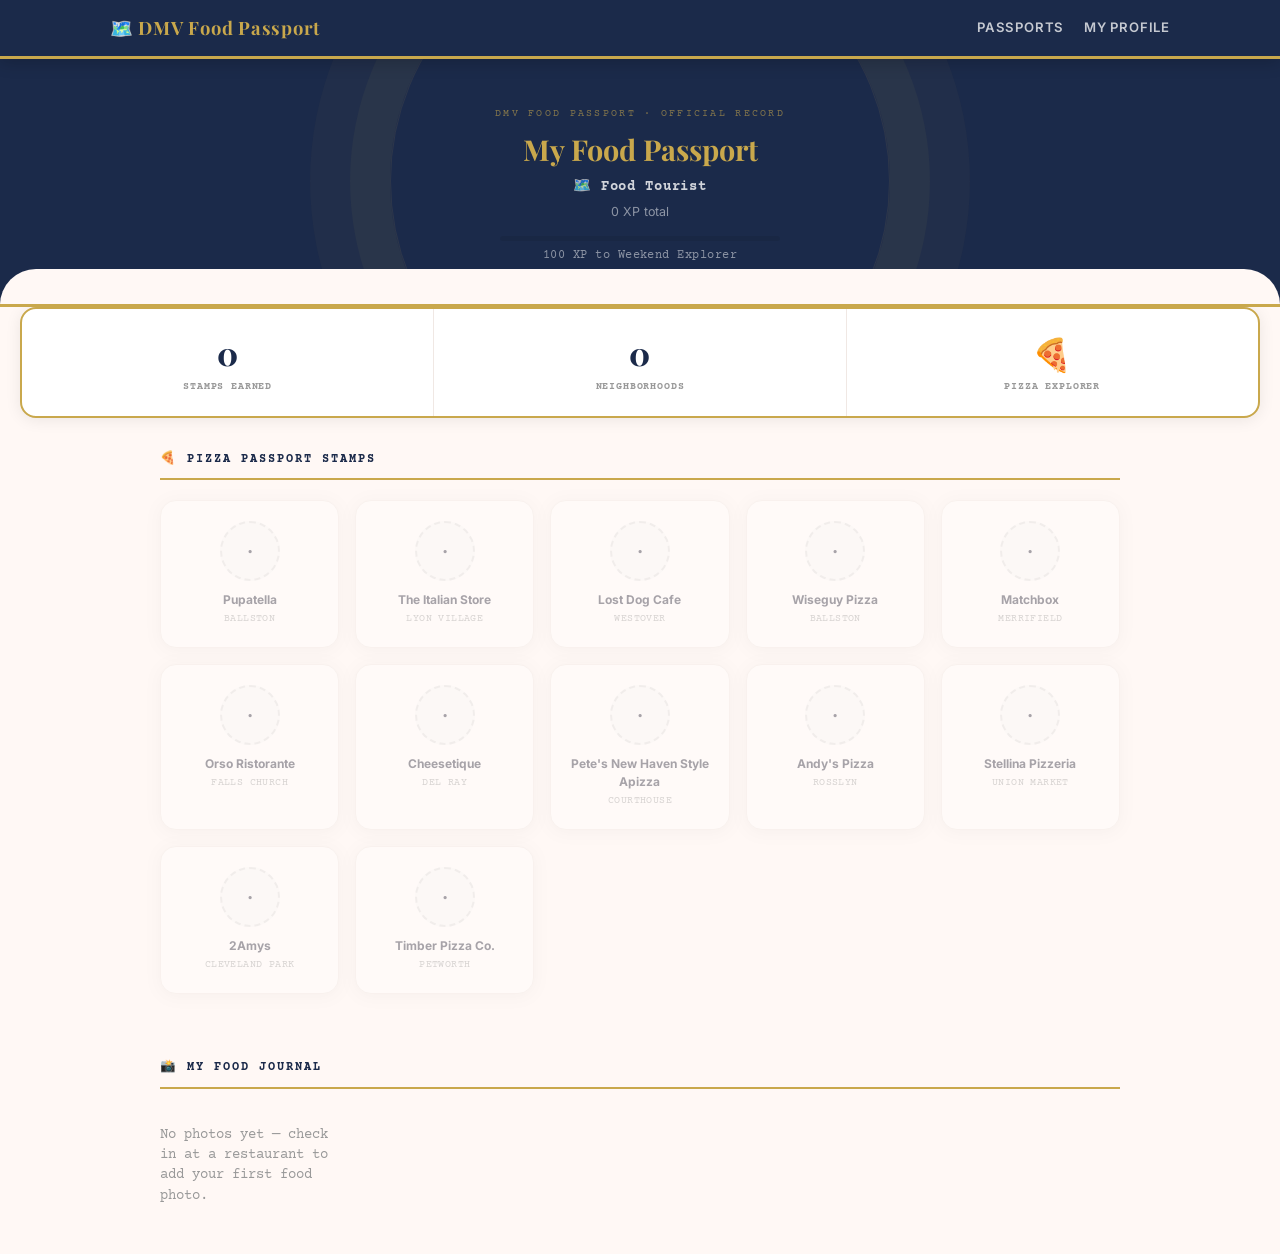
==== profile.html @ 8f0e5c3b "Initial commit: DMV Food Passport v1 Full working Pizza Passport with 12 restaurants, interactive Le" ====
<!DOCTYPE html>
<html lang="en">
<head>
  <meta charset="UTF-8">
  <meta name="viewport" content="width=device-width, initial-scale=1.0">
  <title>My Passport — DMV Food Passport</title>
  <link rel="preconnect" href="https://fonts.googleapis.com">
  <link href="https://fonts.googleapis.com/css2?family=Playfair+Display:wght@600;700&family=Inter:wght@400;500;600&display=swap" rel="stylesheet">
  <link rel="stylesheet" href="css/styles.css">
</head>
<body data-page="profile">

  <nav class="nav">
    <div class="nav__inner">
      <a href="index.html" class="nav__logo">🗺️ DMV Food Passport</a>
      <div class="nav__links">
        <a href="index.html" class="nav__link">Passports</a>
        <a href="profile.html" class="nav__link">My Profile</a>
      </div>
    </div>
  </nav>

  <div class="profile-header">
    <p class="profile-header__label">DMV Food Passport · Official Record</p>
    <h1 class="profile-header__title">My Food Passport</h1>
    <p class="profile-header__level" id="profile-level">🗺️ Food Tourist</p>
    <p class="profile-header__xp" id="profile-xp">0 XP total</p>
    <div class="progress-bar profile-xp-bar">
      <div class="progress-bar__fill" id="profile-xp-bar-fill" style="width: 0%"></div>
    </div>
    <p class="profile-next-level" id="profile-next-level"></p>
  </div>

  <div class="profile-stats">
    <div class="stat">
      <div class="stat__number" id="stat-stamps">0</div>
      <div class="stat__label">Stamps Earned</div>
    </div>
    <div class="stat">
      <div class="stat__number" id="stat-neighborhoods">0</div>
      <div class="stat__label">Neighborhoods</div>
    </div>
    <div class="stat">
      <div class="stat__number">🍕</div>
      <div class="stat__label">Pizza Explorer</div>
    </div>
  </div>

  <div class="profile-section">
    <h2 class="profile-section__title">🍕 Pizza Passport Stamps</h2>
    <div id="stamp-book"></div>
  </div>

  <div class="profile-section">
    <h2 class="profile-section__title">📸 My Food Journal</h2>
    <div id="photo-journal"></div>
  </div>

  <script src="js/data.js"></script>
  <script src="js/passport.js"></script>
  <script src="js/app.js"></script>
</body>
</html>
---- css/styles.css ----
/* ── Google Fonts: add Courier Prime for passport mono feel ───────── */
@import url('https://fonts.googleapis.com/css2?family=Playfair+Display:wght@600;700&family=Inter:wght@400;500;600;700;800&family=Courier+Prime:wght@400;700&display=swap');

/* ── Reset & Base ─────────────────────────────────────────────────── */
*, *::before, *::after { box-sizing: border-box; margin: 0; padding: 0; }

:root {
  --orange:       #FF5722;
  --orange-dark:  #E64A19;
  --orange-light: #FF8A65;
  --grad:         linear-gradient(135deg, #FF5722 0%, #FF8A65 100%);
  --grad-hero:    linear-gradient(160deg, #FF5722 0%, #FF7043 60%, #FFA07A 100%);

  /* Passport palette */
  --passport-navy:   #1B2A4A;
  --passport-gold:   #C9A84C;
  --passport-gold-light: #E8D090;
  --passport-cream:  #FAF6EE;
  --passport-ink-red:  #C0392B;
  --passport-ink-blue: #1a4b8c;
  --passport-ink-green: #1a6b3a;
  --passport-page:   #F7F3EB;

  --bg:        #FFF8F5;
  --bg-white:  #FFFFFF;
  --card-bg:   #FFFFFF;
  --text:      #1A1A2E;
  --text-mid:  #555;
  --text-light:#999;
  --border:    #F0E8E4;
  --radius:    16px;
  --radius-sm: 10px;
  --shadow:    0 4px 20px rgba(255,87,34,0.10);
  --shadow-card: 0 2px 16px rgba(0,0,0,0.08);
}

body {
  font-family: 'Inter', system-ui, sans-serif;
  background: var(--bg);
  color: var(--text);
  min-height: 100vh;
  line-height: 1.5;
}

h1, h2, h3 { font-family: 'Playfair Display', Georgia, serif; }
a { color: inherit; text-decoration: none; }
img { max-width: 100%; display: block; }

/* ── Layout ───────────────────────────────────────────────────────── */
.container { max-width: 1100px; margin: 0 auto; padding: 0 20px; }

/* ── Nav ──────────────────────────────────────────────────────────── */
.nav {
  background: var(--passport-navy);
  border-bottom: 3px solid var(--passport-gold);
  padding: 14px 0;
  position: sticky;
  top: 0;
  z-index: 1000;
  box-shadow: 0 3px 16px rgba(0,0,0,0.2);
}
.nav__inner {
  display: flex;
  align-items: center;
  justify-content: space-between;
  max-width: 1100px;
  margin: 0 auto;
  padding: 0 20px;
}
.nav__logo {
  font-family: 'Playfair Display', serif;
  font-size: 1.15rem;
  font-weight: 700;
  color: var(--passport-gold);
  letter-spacing: 0.04em;
}
.nav__links { display: flex; gap: 20px; }
.nav__link {
  font-size: 0.82rem;
  font-weight: 600;
  color: rgba(255,255,255,0.75);
  letter-spacing: 0.06em;
  text-transform: uppercase;
  transition: color 0.2s;
}
.nav__link:hover { color: var(--passport-gold); }

/* ── Buttons ──────────────────────────────────────────────────────── */
.btn {
  display: inline-block;
  padding: 12px 28px;
  border-radius: 99px;
  font-size: 0.9rem;
  font-weight: 700;
  cursor: pointer;
  border: none;
  transition: transform 0.15s, box-shadow 0.15s;
  letter-spacing: 0.03em;
  text-transform: uppercase;
}
.btn:hover { transform: translateY(-2px); box-shadow: 0 6px 20px rgba(255,87,34,0.35); }
.btn--primary { background: var(--grad); color: #fff; }
.btn--secondary { background: #fff; border: 2px solid var(--orange); color: var(--orange); }
.btn--full { width: 100%; text-align: center; padding: 16px; font-size: 1rem; }

/* ── Passport decorative border mixin ────────────────────────────── */
.passport-border {
  border: 2px solid var(--passport-gold);
  position: relative;
}
.passport-border::before {
  content: '';
  position: absolute;
  inset: 4px;
  border: 1px dashed var(--passport-gold-light);
  border-radius: inherit;
  pointer-events: none;
  opacity: 0.5;
}

/* ── Hero ─────────────────────────────────────────────────────────── */
.hero {
  text-align: center;
  padding: 64px 20px 52px;
  background: var(--passport-navy);
  position: relative;
  overflow: hidden;
}
/* Guilloche-style decorative rings */
.hero::before {
  content: '';
  position: absolute;
  top: 50%; left: 50%;
  width: 600px; height: 600px;
  margin: -300px 0 0 -300px;
  border-radius: 50%;
  border: 1px solid rgba(201,168,76,0.12);
  box-shadow:
    0 0 0 30px rgba(201,168,76,0.06),
    0 0 0 60px rgba(201,168,76,0.04),
    0 0 0 90px rgba(201,168,76,0.03);
  pointer-events: none;
}
.hero::after {
  content: '';
  position: absolute;
  bottom: -1px; left: 0; right: 0;
  height: 44px;
  background: var(--bg);
  border-radius: 44px 44px 0 0;
}
.hero__emoji { font-size: 3.5rem; margin-bottom: 14px; position: relative; z-index: 1; }
.hero__title {
  font-size: clamp(1.8rem, 5vw, 3rem);
  color: var(--passport-gold);
  margin-bottom: 4px;
  position: relative; z-index: 1;
  letter-spacing: 0.04em;
}
.hero__subtitle-top {
  font-family: 'Courier Prime', monospace;
  font-size: 0.72rem;
  letter-spacing: 0.25em;
  text-transform: uppercase;
  color: rgba(201,168,76,0.6);
  margin-bottom: 10px;
  position: relative; z-index: 1;
}
.hero__subtitle {
  font-size: 1rem;
  color: rgba(255,255,255,0.75);
  max-width: 520px;
  margin: 0 auto 32px;
  position: relative; z-index: 1;
}
.hero .btn {
  background: var(--passport-gold);
  color: var(--passport-navy);
  position: relative; z-index: 1;
}
.hero .btn:hover { box-shadow: 0 6px 20px rgba(201,168,76,0.4); }

/* ── Progress Bar ─────────────────────────────────────────────────── */
.progress-bar {
  background: rgba(0,0,0,0.08);
  border-radius: 99px;
  height: 5px;
  overflow: hidden;
  margin: 8px 0 4px;
}
.progress-bar__fill {
  height: 100%;
  background: var(--grad);
  border-radius: 99px;
  transition: width 0.6s ease;
}
.progress-label { font-size: 0.75rem; color: var(--text-light); }

/* ── Index: Passport Cards ────────────────────────────────────────── */
#passport-grid {
  display: grid;
  grid-template-columns: repeat(auto-fill, minmax(260px, 1fr));
  gap: 20px;
  padding: 36px 20px 60px;
  max-width: 1100px;
  margin: 0 auto;
}

.passport-card {
  background: var(--card-bg);
  border: 2px solid var(--passport-gold);
  border-radius: var(--radius);
  padding: 24px 20px;
  transition: transform 0.2s, box-shadow 0.2s;
  box-shadow: var(--shadow-card);
  position: relative;
  overflow: hidden;
}
/* Inner decorative border */
.passport-card::before {
  content: '';
  position: absolute;
  inset: 5px;
  border: 1px dashed rgba(201,168,76,0.3);
  border-radius: 12px;
  pointer-events: none;
}
.passport-card:hover:not(.passport-card--coming-soon) {
  transform: translateY(-4px);
  box-shadow: 0 8px 30px rgba(201,168,76,0.25);
}
.passport-card--coming-soon { opacity: 0.5; cursor: default; }
.passport-card__emoji { font-size: 2.2rem; margin-bottom: 10px; }
.passport-card__label {
  font-family: 'Courier Prime', monospace;
  font-size: 0.65rem;
  letter-spacing: 0.2em;
  text-transform: uppercase;
  color: var(--passport-gold);
  margin-bottom: 4px;
}
.passport-card__name {
  font-family: 'Inter', sans-serif;
  font-size: 1.15rem;
  font-weight: 800;
  color: var(--passport-navy);
  margin-bottom: 6px;
}
.passport-card__desc { font-size: 0.83rem; color: var(--text-mid); margin-bottom: 18px; line-height: 1.6; }
.coming-soon-badge {
  display: inline-block;
  background: #F5F5F5;
  color: var(--text-light);
  padding: 6px 14px;
  border-radius: 99px;
  font-size: 0.75rem;
  font-weight: 600;
  letter-spacing: 0.05em;
  text-transform: uppercase;
}

/* ── Passport Page Layout ─────────────────────────────────────────── */
.passport-layout {
  display: grid;
  grid-template-columns: 1fr 320px;
  height: calc(100vh - 57px);
}
#map { width: 100%; height: 100%; }

.sidebar {
  background: var(--passport-page);
  border-left: 3px solid var(--passport-gold);
  display: flex;
  flex-direction: column;
  overflow: hidden;
  /* Passport page lines */
  background-image: repeating-linear-gradient(
    to bottom,
    transparent,
    transparent 31px,
    rgba(201,168,76,0.12) 31px,
    rgba(201,168,76,0.12) 32px
  );
  background-attachment: local;
}
.sidebar__header {
  padding: 16px 18px 12px;
  border-bottom: 2px solid var(--passport-gold);
  background: var(--passport-navy);
  position: relative;
}
/* Gold corner ornaments */
.sidebar__header::before,
.sidebar__header::after {
  content: '✦';
  font-size: 0.6rem;
  color: var(--passport-gold);
  position: absolute;
  bottom: 6px;
}
.sidebar__header::before { left: 10px; }
.sidebar__header::after  { right: 10px; }

.sidebar__country {
  font-family: 'Courier Prime', monospace;
  font-size: 0.6rem;
  letter-spacing: 0.2em;
  text-transform: uppercase;
  color: rgba(201,168,76,0.6);
  margin-bottom: 2px;
}
.sidebar__title {
  font-family: 'Playfair Display', serif;
  font-size: 1rem;
  font-weight: 700;
  color: var(--passport-gold);
  margin-bottom: 0;
}
.sidebar__subtitle { font-size: 0.72rem; color: rgba(255,255,255,0.5); margin-top: 2px; }

/* XP Bar in sidebar */
.xp-panel {
  padding: 12px 18px;
  background: rgba(27,42,74,0.06);
  border-bottom: 1px solid rgba(201,168,76,0.2);
}
.xp-panel__level {
  font-size: 0.82rem;
  font-weight: 700;
  color: var(--passport-navy);
  margin-bottom: 5px;
  font-family: 'Courier Prime', monospace;
  letter-spacing: 0.05em;
}
.xp-panel__details { display: flex; justify-content: space-between; font-size: 0.7rem; color: var(--text-light); margin-top: 4px; }

/* Stamp Counter */
.stamp-counter {
  padding: 8px 18px;
  font-family: 'Courier Prime', monospace;
  font-size: 0.72rem;
  letter-spacing: 0.08em;
  color: var(--passport-navy);
  border-bottom: 1px solid rgba(201,168,76,0.2);
  background: rgba(201,168,76,0.06);
  text-transform: uppercase;
}

/* Stamp List */
#stamp-list { overflow-y: auto; flex: 1; padding: 4px 0; }

.stamp-item {
  display: flex;
  align-items: center;
  gap: 10px;
  padding: 8px 18px;
  cursor: pointer;
  transition: background 0.15s;
  border-bottom: 1px solid rgba(201,168,76,0.1);
}
.stamp-item:hover { background: rgba(255,87,34,0.05); }

/* Passport entry stamp badge */
.stamp-seal {
  width: 34px;
  height: 34px;
  border-radius: 50%;
  border: 2px dashed #ccc;
  display: flex;
  align-items: center;
  justify-content: center;
  font-size: 0.75rem;
  flex-shrink: 0;
  transition: all 0.3s;
  position: relative;
  background: #fff;
}
.stamp-item--visited .stamp-seal {
  border: 2px solid var(--passport-ink-red);
  background: rgba(192,57,43,0.08);
  color: var(--passport-ink-red);
  transform: rotate(-6deg);
  box-shadow: 0 0 0 1px rgba(192,57,43,0.2);
}
.stamp-item--gold .stamp-seal {
  border: 2px solid var(--passport-gold);
  background: rgba(201,168,76,0.12);
  color: var(--passport-gold);
  transform: rotate(-3deg);
  box-shadow: 0 0 0 1px rgba(201,168,76,0.3);
}
.stamp-item--custom .stamp-seal {
  border-style: dashed;
  border-color: var(--orange-light);
}

.stamp-info { flex: 1; min-width: 0; }
.stamp-name {
  font-size: 0.8rem;
  font-weight: 600;
  color: var(--text);
  white-space: nowrap;
  overflow: hidden;
  text-overflow: ellipsis;
}
.stamp-item--visited .stamp-name { color: var(--passport-navy); }
.stamp-item--gold .stamp-name { color: var(--orange-dark); font-weight: 700; }

.stamp-neighborhood {
  font-family: 'Courier Prime', monospace;
  font-size: 0.65rem;
  color: var(--text-light);
  letter-spacing: 0.04em;
}

.stamp-edit-btn {
  background: none;
  border: none;
  cursor: pointer;
  font-size: 0.8rem;
  padding: 3px 5px;
  border-radius: 4px;
  opacity: 0;
  transition: opacity 0.15s, background 0.15s;
  flex-shrink: 0;
}
.stamp-item:hover .stamp-edit-btn { opacity: 1; }
.stamp-edit-btn:hover { background: #FFF0EC; }

/* ── Sidebar Add Button ───────────────────────────────────────────── */
.sidebar__add-btn-wrap {
  padding: 10px 14px;
  border-top: 2px solid rgba(201,168,76,0.2);
  background: var(--passport-page);
  flex-shrink: 0;
}
.sidebar__add-btn {
  width: 100%;
  background: transparent;
  border: 2px dashed var(--passport-gold);
  border-radius: 8px;
  color: var(--passport-navy);
  font-size: 0.78rem;
  font-weight: 700;
  padding: 9px 16px;
  cursor: pointer;
  transition: background 0.2s, color 0.2s;
  font-family: 'Courier Prime', monospace;
  letter-spacing: 0.08em;
  text-transform: uppercase;
}
.sidebar__add-btn:hover { background: var(--passport-gold); color: #fff; }

/* ── Map Pins ─────────────────────────────────────────────────────── */
.map-pin {
  width: 42px;
  height: 42px;
  border-radius: 50% 50% 50% 0;
  transform: rotate(-45deg);
  display: flex;
  align-items: center;
  justify-content: center;
  font-size: 1.1rem;
  box-shadow: 0 3px 10px rgba(0,0,0,0.25);
  border: 2.5px solid white;
}
.map-pin--unvisited { background: #bbb; }
.map-pin--visited   { background: var(--grad); }
.map-pin--gold      { background: linear-gradient(135deg, #B8860B, var(--passport-gold)); border-color: var(--passport-gold); width: 48px; height: 48px; font-size: 1.3rem; }

/* Map Popup */
.map-popup { font-family: 'Inter', system-ui, sans-serif; min-width: 230px; }
.popup-header { display: flex; gap: 10px; align-items: flex-start; margin-bottom: 8px; }
.popup-emoji { font-size: 1.4rem; }
.popup-name { font-size: 0.95rem; font-weight: 700; color: var(--text); margin: 0; }
.popup-neighborhood {
  font-family: 'Courier Prime', monospace;
  font-size: 0.68rem;
  color: var(--orange);
  margin: 2px 0 0;
  letter-spacing: 0.06em;
  text-transform: uppercase;
}
.popup-description { font-size: 0.78rem; color: var(--text-mid); margin-bottom: 8px; line-height: 1.5; }
.popup-tags { display: flex; flex-wrap: wrap; gap: 4px; margin-bottom: 8px; }
.popup-tag {
  background: #FFF0EC;
  color: var(--orange);
  font-size: 0.68rem;
  font-weight: 500;
  padding: 2px 8px;
  border-radius: 99px;
  border: 1px solid #FFD5C8;
}
.popup-difficulty { font-size: 0.72rem; color: var(--text-light); margin-bottom: 10px; }
.popup-checkin-btn {
  display: block;
  background: var(--passport-navy);
  color: var(--passport-gold);
  text-align: center;
  padding: 9px 16px;
  border-radius: 8px;
  font-size: 0.82rem;
  font-weight: 700;
  letter-spacing: 0.06em;
  text-transform: uppercase;
  transition: background 0.2s;
}
.popup-checkin-btn:hover { background: var(--orange); color: white; }
.popup-visited-badge {
  display: flex;
  align-items: center;
  justify-content: center;
  gap: 6px;
  padding: 8px 14px;
  border-radius: 8px;
  font-size: 0.82rem;
  font-weight: 700;
  text-align: center;
  font-family: 'Courier Prime', monospace;
  letter-spacing: 0.08em;
  text-transform: uppercase;
  color: var(--passport-ink-red);
  border: 2px solid var(--passport-ink-red);
  background: rgba(192,57,43,0.06);
  transform: rotate(-1deg);
}

.leaflet-popup-content-wrapper { border-radius: 12px !important; padding: 0 !important; box-shadow: 0 8px 30px rgba(0,0,0,0.18) !important; border: 2px solid var(--passport-gold) !important; }
.leaflet-popup-content { margin: 16px !important; }
.leaflet-popup-tip { background: white !important; }

/* ── Stamp Overlay Animation ──────────────────────────────────────── */
.stamp-overlay {
  position: fixed;
  inset: 0;
  display: flex;
  flex-direction: column;
  align-items: center;
  justify-content: center;
  background: rgba(27,42,74,0.88);
  z-index: 9999;
  opacity: 0;
  pointer-events: none;
  transition: opacity 0.3s;
}
.stamp-overlay--visible { opacity: 1; pointer-events: auto; }

/* Big rubber stamp seal */
.stamp-overlay__seal {
  width: 180px;
  height: 180px;
  border-radius: 50%;
  border: 6px solid var(--passport-ink-red);
  box-shadow: 0 0 0 10px rgba(192,57,43,0.15), inset 0 0 0 8px rgba(192,57,43,0.1);
  display: flex;
  flex-direction: column;
  align-items: center;
  justify-content: center;
  animation: stampDrop 0.4s cubic-bezier(0.34,1.3,0.64,1) 0.1s both;
  position: relative;
}
.stamp-overlay__seal::before {
  content: '';
  position: absolute;
  inset: 8px;
  border-radius: 50%;
  border: 2px dashed rgba(192,57,43,0.4);
}
.stamp-overlay__emoji { font-size: 2.8rem; }
.stamp-overlay__visited {
  font-family: 'Courier Prime', monospace;
  font-size: 0.7rem;
  letter-spacing: 0.2em;
  text-transform: uppercase;
  color: var(--passport-ink-red);
  margin-top: 4px;
}
.stamp-overlay__text {
  font-family: 'Playfair Display', serif;
  font-size: 1.4rem;
  color: var(--passport-gold);
  margin-top: 20px;
  text-align: center;
}
.stamp-overlay__sub { font-family: 'Courier Prime', monospace; font-size: 0.82rem; color: rgba(255,255,255,0.65); margin-top: 6px; letter-spacing: 0.06em; }

@keyframes stampDrop {
  0%   { transform: scale(2.5) rotate(-15deg); opacity: 0; }
  70%  { transform: scale(0.95) rotate(2deg); opacity: 1; }
  100% { transform: scale(1) rotate(0deg); opacity: 1; }
}

/* ── Restaurant Page ──────────────────────────────────────────────── */
.restaurant-page { max-width: 640px; margin: 0 auto; padding: 32px 20px 80px; }
.restaurant-back { display: inline-flex; align-items: center; gap: 6px; font-size: 0.8rem; color: var(--text-light); margin-bottom: 24px; transition: color 0.2s; font-weight: 600; letter-spacing: 0.04em; text-transform: uppercase; font-family: 'Courier Prime', monospace; }
.restaurant-back:hover { color: var(--orange); }

.restaurant-hero {
  background: var(--passport-navy);
  border-radius: var(--radius);
  padding: 24px;
  box-shadow: var(--shadow-card);
  margin-bottom: 20px;
  display: flex;
  gap: 16px;
  align-items: flex-start;
  border: 2px solid var(--passport-gold);
  position: relative;
  overflow: hidden;
}
.restaurant-hero::before {
  content: '';
  position: absolute;
  inset: 5px;
  border: 1px dashed rgba(201,168,76,0.25);
  border-radius: 12px;
  pointer-events: none;
}
.restaurant-hero__emoji { font-size: 2.8rem; position: relative; z-index: 1; }
.restaurant-hero__name { font-family: 'Playfair Display', serif; font-size: 1.4rem; font-weight: 700; color: var(--passport-gold); line-height: 1.2; }
.restaurant-hero__neighborhood {
  font-family: 'Courier Prime', monospace;
  font-size: 0.72rem;
  color: var(--orange-light);
  font-weight: 600;
  margin-top: 4px;
  letter-spacing: 0.1em;
  text-transform: uppercase;
}
.restaurant-hero__address { font-size: 0.78rem; color: rgba(255,255,255,0.5); margin-top: 2px; }
.restaurant-hero__description { font-size: 0.85rem; color: rgba(255,255,255,0.75); margin-top: 8px; line-height: 1.6; }

.tags { display: flex; flex-wrap: wrap; gap: 6px; margin-top: 10px; }
.tag {
  background: rgba(201,168,76,0.15);
  color: var(--passport-gold);
  font-size: 0.68rem;
  padding: 3px 10px;
  border-radius: 99px;
  border: 1px solid rgba(201,168,76,0.3);
  font-weight: 600;
  font-family: 'Courier Prime', monospace;
  letter-spacing: 0.05em;
}

/* Step Progress Bar */
.step-progress {
  background: var(--card-bg);
  border-radius: var(--radius);
  padding: 14px 18px;
  box-shadow: var(--shadow-card);
  margin-bottom: 16px;
  border: 1.5px solid var(--border);
}
.step-progress__track {
  background: #F0E8E4;
  border-radius: 99px;
  height: 5px;
  overflow: hidden;
  margin-bottom: 10px;
}
.step-progress__fill {
  height: 100%;
  background: var(--grad);
  border-radius: 99px;
  transition: width 0.5s ease;
}
.step-progress__labels { display: flex; justify-content: space-between; }
.step-label { font-size: 0.68rem; font-weight: 600; color: var(--text-light); transition: color 0.3s; font-family: 'Courier Prime', monospace; letter-spacing: 0.04em; text-transform: uppercase; }
.step-label--active { color: var(--orange); }
.step-label--done { color: var(--passport-ink-green); }

/* Step Sections */
.section {
  background: var(--card-bg);
  border-radius: var(--radius);
  padding: 20px;
  box-shadow: var(--shadow-card);
  margin-bottom: 16px;
  border: 1.5px solid var(--border);
}
.section__title {
  font-family: 'Inter', sans-serif;
  font-size: 0.9rem;
  font-weight: 700;
  color: var(--text);
  margin-bottom: 14px;
  text-transform: uppercase;
  letter-spacing: 0.06em;
  padding-bottom: 10px;
  border-bottom: 1px dashed var(--border);
}

.step-section { position: relative; transition: opacity 0.4s, transform 0.4s; }
.step-section--locked { opacity: 0.4; pointer-events: none; user-select: none; }
.step-section--unlocking { animation: sectionUnlock 0.5s cubic-bezier(0.34,1.4,0.64,1) forwards; }
@keyframes sectionUnlock {
  0%   { opacity: 0.4; transform: scale(0.98) translateY(6px); }
  60%  { opacity: 1;   transform: scale(1.01) translateY(-2px); }
  100% { opacity: 1;   transform: scale(1)   translateY(0); }
}
.step-section--active { opacity: 1; pointer-events: auto; }

.lock-overlay {
  position: absolute;
  inset: 0;
  display: flex;
  flex-direction: column;
  align-items: center;
  justify-content: center;
  background: rgba(250,246,238,0.75);
  border-radius: var(--radius);
  z-index: 2;
  gap: 5px;
  backdrop-filter: blur(1px);
}
.step-section--active .lock-overlay,
.step-section--done .lock-overlay { display: none; }
.lock-overlay__icon { font-size: 1.4rem; }
.lock-overlay__text { font-size: 0.75rem; color: var(--text-light); font-weight: 600; font-family: 'Courier Prime', monospace; letter-spacing: 0.04em; }

.step-done-banner {
  display: flex;
  align-items: center;
  gap: 8px;
  background: rgba(26,107,58,0.08);
  color: var(--passport-ink-green);
  border: 1px solid rgba(26,107,58,0.2);
  border-radius: 8px;
  padding: 10px 14px;
  font-size: 0.82rem;
  font-weight: 700;
  margin-top: 12px;
  font-family: 'Courier Prime', monospace;
  letter-spacing: 0.04em;
}

/* Check-in */
.checkin-btn-group { display: flex; gap: 12px; }
.checkin-option {
  flex: 1;
  background: var(--passport-cream);
  border: 2px dashed var(--border);
  border-radius: var(--radius-sm);
  padding: 16px;
  text-align: center;
  cursor: pointer;
  transition: border-color 0.2s, background 0.2s;
}
.checkin-option:hover { border-color: var(--orange); background: #FFF0EC; border-style: solid; }
.checkin-option--selected { border-color: var(--passport-ink-red) !important; background: rgba(192,57,43,0.06) !important; border-style: solid !important; box-shadow: 0 0 0 3px rgba(192,57,43,0.1); }
.checkin-option__icon { font-size: 1.8rem; margin-bottom: 6px; }
.checkin-option__label { font-size: 0.8rem; font-weight: 700; color: var(--text); text-transform: uppercase; letter-spacing: 0.04em; }
.checkin-option__desc { font-size: 0.7rem; color: var(--text-light); margin-top: 3px; }
.already-visited { background: rgba(26,107,58,0.08); border: 1px solid rgba(26,107,58,0.25); border-radius: var(--radius-sm); padding: 12px 16px; font-size: 0.85rem; color: var(--passport-ink-green); font-weight: 600; font-family: 'Courier Prime', monospace; }
.already-visited span { opacity: 0.7; font-size: 0.75rem; margin-left: 8px; }

/* Sliders */
.slider-row { display: flex; align-items: center; gap: 12px; margin-bottom: 12px; }
.slider-label { width: 72px; font-size: 0.78rem; font-weight: 700; color: var(--text-mid); flex-shrink: 0; text-transform: uppercase; letter-spacing: 0.04em; font-family: 'Courier Prime', monospace; }
.slider { flex: 1; accent-color: var(--orange); cursor: pointer; height: 6px; }
.slider-value { width: 32px; text-align: right; font-size: 0.95rem; color: var(--orange); font-weight: 800; flex-shrink: 0; }
.slider-row--overall { background: var(--passport-cream); border-radius: var(--radius-sm); padding: 12px 16px; margin-top: 6px; border: 1.5px solid var(--passport-gold); }
.overall-score { font-size: 2.2rem; font-weight: 800; color: var(--passport-navy); font-family: 'Playfair Display', serif; }

/* Return buttons */
.return-buttons { display: flex; gap: 10px; }
.return-btn {
  flex: 1;
  padding: 12px;
  border-radius: 8px;
  border: 2px solid var(--border);
  background: #fff;
  color: var(--text-mid);
  font-size: 0.85rem;
  cursor: pointer;
  font-weight: 700;
  transition: all 0.2s;
  font-family: 'Inter', sans-serif;
  text-transform: uppercase;
  letter-spacing: 0.04em;
}
.return-btn:hover { border-color: var(--orange); color: var(--orange); }
.return-btn--active.return-btn--yes { background: rgba(26,107,58,0.08); border-color: var(--passport-ink-green); color: var(--passport-ink-green); }
.return-btn--active.return-btn--no  { background: rgba(192,57,43,0.08); border-color: var(--passport-ink-red); color: var(--passport-ink-red); }

/* Photo upload */
.photo-upload-area {
  border: 2px dashed rgba(201,168,76,0.4);
  border-radius: var(--radius-sm);
  padding: 24px;
  text-align: center;
  cursor: pointer;
  transition: border-color 0.2s, background 0.2s;
  margin-bottom: 14px;
  background: var(--passport-cream);
}
.photo-upload-area:hover { border-color: var(--passport-gold); background: rgba(201,168,76,0.08); }
.photo-upload-area__icon { font-size: 1.8rem; margin-bottom: 6px; }
.photo-upload-area__label { font-size: 0.8rem; color: var(--text-light); font-family: 'Courier Prime', monospace; letter-spacing: 0.04em; }
.photo-upload-input { display: none; }
#photo-preview { display: flex; flex-wrap: wrap; gap: 10px; }
.photo-thumb { width: 88px; height: 88px; object-fit: cover; border-radius: 8px; border: 2px solid var(--border); }
.photo-thumb--new { border-color: var(--orange); }

/* Stamp submit button */
.stamp-btn { animation: stampPulse 1.8s ease-in-out infinite; }
@keyframes stampPulse {
  0%,100% { box-shadow: 0 0 0 0 rgba(255,87,34,0.4); }
  50%      { box-shadow: 0 0 0 12px rgba(255,87,34,0); }
}

/* ── Profile Page ─────────────────────────────────────────────────── */
.profile-header {
  background: var(--passport-navy);
  padding: 48px 20px 40px;
  text-align: center;
  position: relative;
  overflow: hidden;
  border-bottom: 3px solid var(--passport-gold);
}
.profile-header::before {
  content: '';
  position: absolute;
  top: 50%; left: 50%;
  width: 500px; height: 500px;
  margin: -250px 0 0 -250px;
  border-radius: 50%;
  border: 1px solid rgba(201,168,76,0.1);
  box-shadow: 0 0 0 40px rgba(201,168,76,0.05), 0 0 0 80px rgba(201,168,76,0.03);
  pointer-events: none;
}
.profile-header::after {
  content: '';
  position: absolute;
  bottom: -1px; left: 0; right: 0;
  height: 36px;
  background: var(--bg);
  border-radius: 36px 36px 0 0;
}
.profile-header__label {
  font-family: 'Courier Prime', monospace;
  font-size: 0.65rem;
  letter-spacing: 0.22em;
  text-transform: uppercase;
  color: rgba(201,168,76,0.6);
  margin-bottom: 6px;
  position: relative; z-index: 1;
}
.profile-header__title { font-size: 1.8rem; color: var(--passport-gold); margin-bottom: 6px; position: relative; z-index: 1; }
.profile-header__level { font-size: 0.9rem; color: rgba(255,255,255,0.8); font-weight: 700; margin-bottom: 4px; font-family: 'Courier Prime', monospace; letter-spacing: 0.06em; position: relative; z-index: 1; }
.profile-header__xp { font-size: 0.78rem; color: rgba(255,255,255,0.5); margin-bottom: 14px; position: relative; z-index: 1; }
.profile-xp-bar { max-width: 280px; margin: 0 auto 6px; }
.profile-xp-bar .progress-bar { background: rgba(255,255,255,0.15); }
.profile-xp-bar .progress-bar__fill { background: var(--passport-gold); }
.profile-next-level { font-size: 0.72rem; color: rgba(255,255,255,0.5); font-family: 'Courier Prime', monospace; letter-spacing: 0.04em; position: relative; z-index: 1; }

.profile-stats {
  display: flex;
  justify-content: center;
  background: var(--card-bg);
  margin: 0 20px;
  border-radius: var(--radius);
  box-shadow: var(--shadow-card);
  overflow: hidden;
  border: 2px solid var(--passport-gold);
}
.stat { flex: 1; text-align: center; padding: 20px 16px; border-right: 1px solid var(--border); }
.stat:last-child { border-right: none; }
.stat__number { font-size: 2rem; font-weight: 800; color: var(--passport-navy); font-family: 'Playfair Display', serif; }
.stat__label { font-size: 0.65rem; color: var(--text-light); margin-top: 3px; font-weight: 700; font-family: 'Courier Prime', monospace; letter-spacing: 0.08em; text-transform: uppercase; }

.profile-section { max-width: 1000px; margin: 0 auto; padding: 32px 20px; }
.profile-section__title {
  font-family: 'Courier Prime', monospace;
  font-size: 0.78rem;
  font-weight: 700;
  color: var(--passport-navy);
  margin-bottom: 20px;
  text-transform: uppercase;
  letter-spacing: 0.16em;
  padding-bottom: 10px;
  border-bottom: 2px solid var(--passport-gold);
  display: flex;
  align-items: center;
  gap: 8px;
}

/* Profile stamp seals */
#stamp-book {
  display: grid;
  grid-template-columns: repeat(auto-fill, minmax(150px, 1fr));
  gap: 16px;
}

.profile-stamp {
  background: var(--card-bg);
  border-radius: var(--radius);
  padding: 20px 14px;
  text-align: center;
  box-shadow: var(--shadow-card);
  border: 1.5px solid var(--border);
  transition: transform 0.2s, box-shadow 0.2s;
}
.profile-stamp--visited {
  border-color: var(--passport-gold);
  cursor: pointer;
  background: var(--passport-cream);
}
.profile-stamp--visited:hover { transform: translateY(-3px) rotate(1deg); box-shadow: 0 8px 24px rgba(201,168,76,0.25); }
.profile-stamp--gold { border-color: var(--passport-gold); background: rgba(201,168,76,0.08); }
.profile-stamp--empty { opacity: 0.38; }

/* The seal circle */
.profile-stamp__seal {
  width: 60px;
  height: 60px;
  border-radius: 50%;
  margin: 0 auto 10px;
  display: flex;
  align-items: center;
  justify-content: center;
  font-size: 1.6rem;
  border: 2px dashed #ddd;
  background: #f8f8f8;
}
.profile-stamp--visited .profile-stamp__seal {
  border: 3px solid var(--passport-ink-red);
  background: rgba(192,57,43,0.06);
  transform: rotate(-5deg);
}
.profile-stamp--gold .profile-stamp__seal {
  border: 3px solid var(--passport-gold);
  background: rgba(201,168,76,0.1);
  transform: rotate(-3deg);
}

.profile-stamp__name { font-size: 0.75rem; font-weight: 700; color: var(--text); margin-bottom: 3px; }
.profile-stamp__neighborhood { font-family: 'Courier Prime', monospace; font-size: 0.62rem; color: var(--text-light); letter-spacing: 0.04em; text-transform: uppercase; }
.profile-stamp__date { font-family: 'Courier Prime', monospace; font-size: 0.62rem; color: var(--passport-ink-red); margin-top: 5px; font-weight: 700; }
.profile-stamp__gold-badge { font-size: 0.62rem; color: var(--passport-gold); margin-top: 4px; font-weight: 700; font-family: 'Courier Prime', monospace; letter-spacing: 0.04em; text-transform: uppercase; }

/* Photo Journal */
#photo-journal {
  display: grid;
  grid-template-columns: repeat(auto-fill, minmax(170px, 1fr));
  gap: 16px;
}
.journal-photo { border-radius: var(--radius); overflow: hidden; background: var(--card-bg); box-shadow: var(--shadow-card); border: 2px solid var(--passport-gold); }
.journal-photo__img { width: 100%; height: 150px; object-fit: cover; }
.journal-photo__caption { padding: 8px 10px; font-size: 0.72rem; color: var(--text-mid); font-weight: 600; font-family: 'Courier Prime', monospace; letter-spacing: 0.04em; text-transform: uppercase; }

.empty-state { color: var(--text-light); font-size: 0.85rem; padding: 16px 0; font-family: 'Courier Prime', monospace; }

/* ── Modal ────────────────────────────────────────────────────────── */
.modal-backdrop {
  position: fixed !important;
  top: 0 !important; left: 0 !important; right: 0 !important; bottom: 0 !important;
  width: 100vw !important; height: 100vh !important;
  background: rgba(27,42,74,0.7);
  z-index: 2000;
  display: flex !important;
  align-items: center;
  justify-content: center;
  padding: 20px;
  opacity: 0;
  pointer-events: none;
  transition: opacity 0.25s;
  backdrop-filter: blur(4px);
}
.modal-backdrop--visible { opacity: 1; pointer-events: auto; }

.modal {
  background: var(--passport-cream);
  border-radius: 20px;
  width: 100%;
  max-width: 460px;
  max-height: 90vh;
  overflow-y: auto;
  border: 3px solid var(--passport-gold);
  box-shadow: 0 24px 60px rgba(0,0,0,0.35);
  transform: translateY(24px) scale(0.96);
  transition: transform 0.3s cubic-bezier(0.34,1.4,0.64,1);
  position: relative;
}
/* Inner dashed border — passport style */
.modal::before {
  content: '';
  position: absolute;
  inset: 6px;
  border: 1px dashed rgba(201,168,76,0.35);
  border-radius: 16px;
  pointer-events: none;
  z-index: 0;
}
.modal-backdrop--visible .modal { transform: translateY(0) scale(1); }

.modal__header {
  display: flex;
  align-items: center;
  justify-content: space-between;
  padding: 20px 24px 0;
  margin-bottom: 16px;
  position: relative; z-index: 1;
}
.modal__label-top {
  font-family: 'Courier Prime', monospace;
  font-size: 0.6rem;
  letter-spacing: 0.2em;
  text-transform: uppercase;
  color: var(--passport-gold);
  margin-bottom: 2px;
}
.modal__title { font-family: 'Playfair Display', serif; font-size: 1.2rem; font-weight: 700; color: var(--passport-navy); }
.modal__close {
  background: var(--passport-navy);
  border: none;
  border-radius: 50%;
  width: 32px; height: 32px;
  font-size: 0.8rem;
  cursor: pointer;
  display: flex;
  align-items: center;
  justify-content: center;
  color: var(--passport-gold);
  transition: background 0.2s;
  flex-shrink: 0;
}
.modal__close:hover { background: var(--orange); color: white; }

.modal__field { padding: 0 24px 14px; position: relative; z-index: 1; }
.modal__field-row { display: flex; gap: 0; }
.modal__field-row .modal__field { flex: 1; }
.modal__label { display: block; font-size: 0.7rem; font-weight: 700; color: var(--passport-navy); margin-bottom: 5px; font-family: 'Courier Prime', monospace; letter-spacing: 0.08em; text-transform: uppercase; }
.modal__optional { font-weight: 400; color: var(--text-light); text-transform: none; letter-spacing: 0; }
.modal__input {
  width: 100%;
  background: #fff;
  border: 1.5px solid rgba(201,168,76,0.35);
  border-radius: 8px;
  padding: 10px 12px;
  font-size: 0.875rem;
  color: var(--text);
  font-family: 'Inter', sans-serif;
  transition: border-color 0.2s;
  outline: none;
}
.modal__input:focus { border-color: var(--passport-gold); box-shadow: 0 0 0 3px rgba(201,168,76,0.15); }
.modal__textarea { min-height: 72px; resize: vertical; }

.modal__actions {
  display: flex;
  gap: 10px;
  padding: 4px 24px 24px;
  justify-content: flex-end;
  position: relative; z-index: 1;
}
.modal__actions .btn { padding: 10px 22px; font-size: 0.8rem; }
.modal__delete-btn {
  background: transparent;
  border: 2px solid var(--passport-ink-red);
  color: var(--passport-ink-red);
  border-radius: 99px;
  padding: 10px 18px;
  font-size: 0.78rem;
  font-weight: 700;
  cursor: pointer;
  font-family: 'Inter', sans-serif;
  text-transform: uppercase;
  letter-spacing: 0.04em;
  transition: background 0.2s, color 0.2s;
}
.modal__delete-btn:hover { background: var(--passport-ink-red); color: white; }

/* ── Responsive ───────────────────────────────────────────────────── */
@media (max-width: 768px) {
  .passport-layout { grid-template-columns: 1fr; grid-template-rows: 55vh auto; height: auto; }
  .sidebar { height: 45vh; border-left: none; border-top: 3px solid var(--passport-gold); }
  .nav__links { gap: 14px; }
  .profile-stats { margin: 0 16px; }
  .checkin-btn-group { flex-direction: column; }
}
@media (max-width: 480px) {
  #passport-grid { grid-template-columns: 1fr; padding: 24px 16px 48px; }
  #stamp-book { grid-template-columns: repeat(2, 1fr); }
}
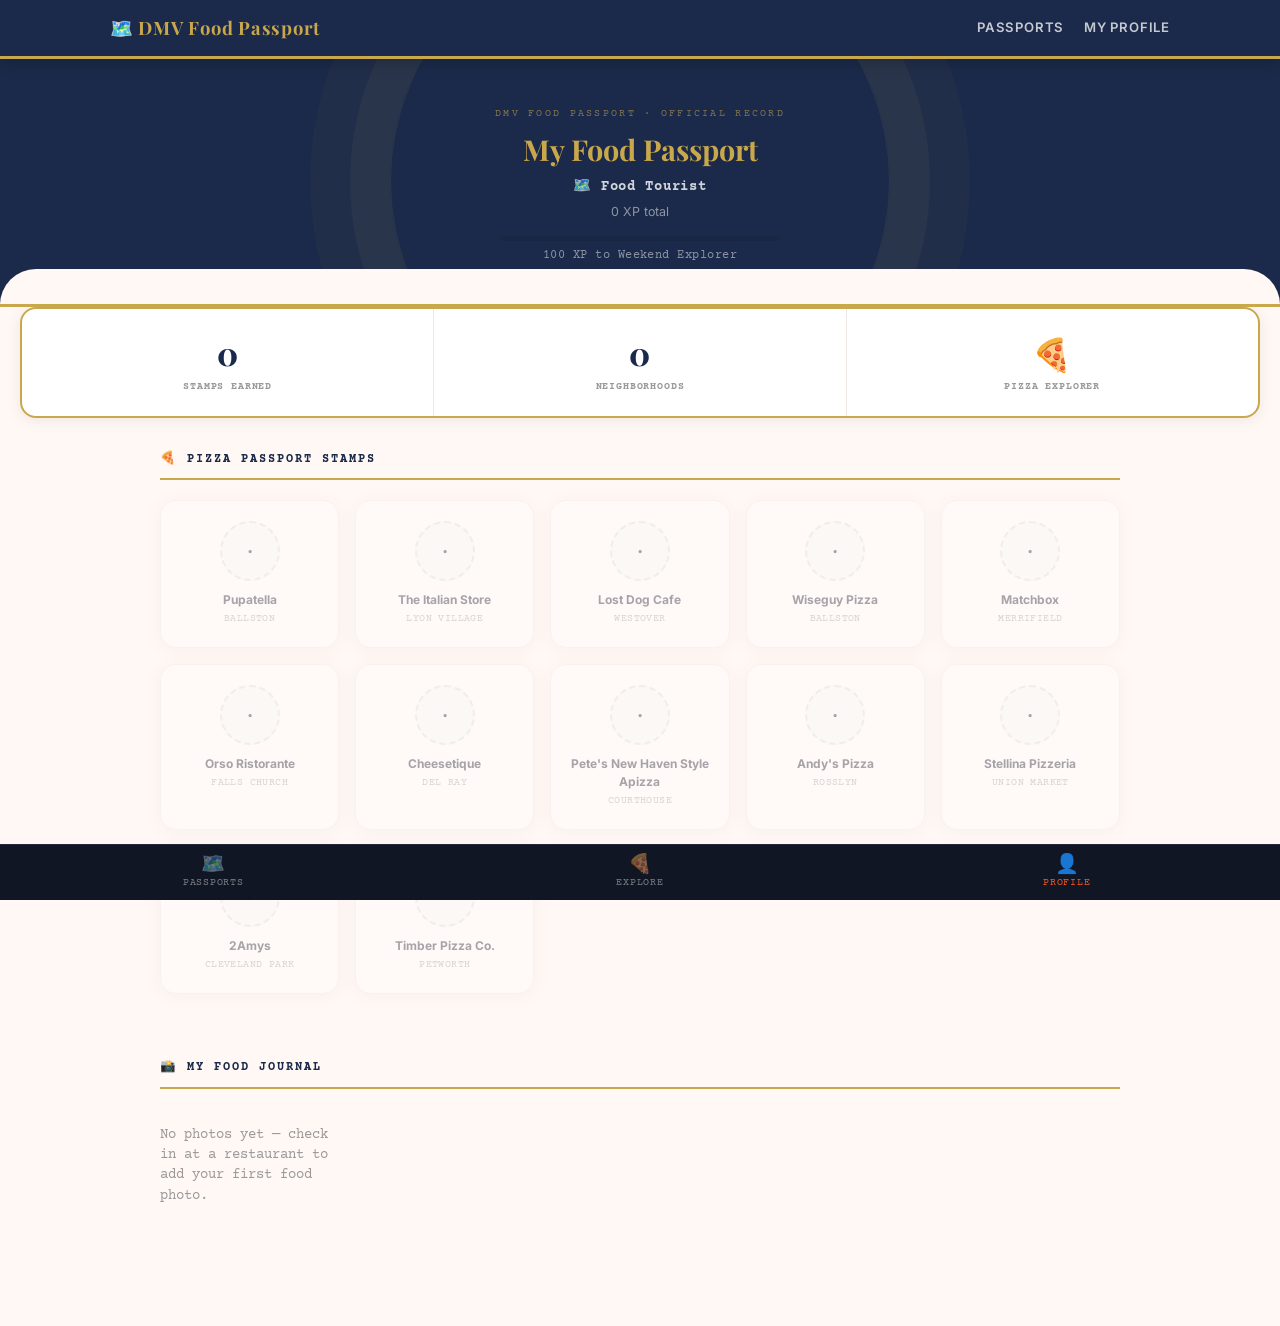
==== commit 8ddc8669: "Redesign passport page to Pokémon GO explorer layout - Full-screen Leaflet map with dark HUD overlay" ====
--- a/profile.html
+++ b/profile.html
@@ -19,6 +19,10 @@
       </div>
     </div>
   </nav>
+
+  <style>
+    body { padding-bottom: 72px; }
+  </style>
 
   <div class="profile-header">
     <p class="profile-header__label">DMV Food Passport · Official Record</p>
@@ -56,6 +60,21 @@
     <div id="photo-journal"></div>
   </div>
 
+  <nav class="game-tab-bar">
+    <a href="index.html" class="game-tab">
+      <span class="game-tab-icon">🗺️</span>
+      <span class="game-tab-label">Passports</span>
+    </a>
+    <a href="passport.html?type=pizza" class="game-tab">
+      <span class="game-tab-icon">🍕</span>
+      <span class="game-tab-label">Explore</span>
+    </a>
+    <a href="profile.html" class="game-tab game-tab--active">
+      <span class="game-tab-icon">👤</span>
+      <span class="game-tab-label">Profile</span>
+    </a>
+  </nav>
+
   <script src="js/data.js"></script>
   <script src="js/passport.js"></script>
   <script src="js/app.js"></script>
--- a/css/styles.css
+++ b/css/styles.css
@@ -1077,7 +1077,10 @@
 @media (max-width: 768px) {
   .passport-layout { grid-template-columns: 1fr; grid-template-rows: 55vh auto; height: auto; }
   .sidebar { height: 45vh; border-left: none; border-top: 3px solid var(--passport-gold); }
-  .nav__links { gap: 14px; }
+  .nav__links { gap: 10px; }
+  .nav__link { font-size: 0.72rem; white-space: nowrap; }
+  .nav__logo { font-size: 0.95rem; }
+  .nav__inner { padding: 0 14px; }
   .profile-stats { margin: 0 16px; }
   .checkin-btn-group { flex-direction: column; }
 }
@@ -1085,3 +1088,338 @@
   #passport-grid { grid-template-columns: 1fr; padding: 24px 16px 48px; }
   #stamp-book { grid-template-columns: repeat(2, 1fr); }
 }
+
+/* ── Game Mode (passport.html Explorer layout) ────────────────────── */
+.game-body {
+  background: #0a0f1e;
+  overflow: hidden;
+  height: 100vh;
+}
+
+.game-map {
+  position: fixed;
+  inset: 0;
+  z-index: 1;
+}
+
+/* Top HUD */
+.game-hud-top {
+  position: fixed;
+  top: 0; left: 0; right: 0;
+  z-index: 100;
+  display: flex;
+  align-items: flex-start;
+  justify-content: space-between;
+  padding: 12px 16px 32px;
+  background: linear-gradient(to bottom, rgba(10,15,30,0.88) 0%, rgba(10,15,30,0) 100%);
+  pointer-events: none;
+}
+.hud-left { flex: 1; }
+.hud-level {
+  color: #ffcc00;
+  font-family: 'Courier Prime', monospace;
+  font-size: 0.78rem;
+  font-weight: 700;
+  letter-spacing: 0.05em;
+  margin-bottom: 5px;
+}
+.hud-xp-row { display: flex; align-items: center; gap: 8px; max-width: 220px; }
+.hud-xp-bar {
+  flex: 1;
+  height: 4px;
+  background: rgba(255,255,255,0.15);
+  border-radius: 2px;
+  overflow: hidden;
+}
+.hud-xp-fill {
+  height: 100%;
+  background: #ffcc00;
+  border-radius: 2px;
+  transition: width 0.6s ease;
+}
+.hud-xp-label {
+  font-family: 'Courier Prime', monospace;
+  font-size: 0.68rem;
+  color: rgba(255,255,255,0.5);
+  white-space: nowrap;
+}
+.hud-right { display: flex; flex-direction: column; align-items: flex-end; gap: 4px; }
+.hud-stamp-badge {
+  background: rgba(0,0,0,0.5);
+  border: 1px solid rgba(201,168,76,0.5);
+  border-radius: 99px;
+  padding: 3px 12px;
+  color: var(--passport-gold);
+  font-family: 'Courier Prime', monospace;
+  font-size: 0.75rem;
+  font-weight: 700;
+  letter-spacing: 0.05em;
+}
+.hud-next-level {
+  font-family: 'Courier Prime', monospace;
+  font-size: 0.6rem;
+  color: rgba(255,255,255,0.35);
+}
+
+/* View toggle */
+.game-view-toggle {
+  position: fixed;
+  top: 72px; right: 12px;
+  z-index: 100;
+  display: flex;
+  flex-direction: column;
+  gap: 4px;
+}
+.view-toggle-btn {
+  background: rgba(10,15,30,0.85);
+  border: 1px solid rgba(255,255,255,0.12);
+  color: rgba(255,255,255,0.6);
+  font-family: 'Courier Prime', monospace;
+  font-size: 0.7rem;
+  letter-spacing: 0.06em;
+  padding: 5px 12px;
+  border-radius: 6px;
+  cursor: pointer;
+  transition: background 0.15s, color 0.15s;
+}
+.view-toggle-btn--active {
+  background: var(--orange);
+  border-color: var(--orange);
+  color: white;
+}
+
+/* Bottom sheet */
+.game-sheet {
+  position: fixed;
+  bottom: 56px; left: 0; right: 0;
+  z-index: 100;
+  background: rgba(10,15,30,0.95);
+  border-top: 1px solid rgba(255,255,255,0.08);
+  border-radius: 18px 18px 0 0;
+  transition: transform 0.3s ease;
+}
+.sheet-handle-bar { padding: 8px 0 0; text-align: center; }
+.sheet-handle {
+  display: inline-block;
+  width: 36px; height: 3px;
+  background: rgba(255,255,255,0.18);
+  border-radius: 2px;
+}
+
+/* Peek state */
+.sheet-peek { padding: 8px 18px 14px; }
+.sheet-nearby-label {
+  font-family: 'Courier Prime', monospace;
+  font-size: 0.62rem;
+  letter-spacing: 0.12em;
+  text-transform: uppercase;
+  color: rgba(255,255,255,0.35);
+  margin-bottom: 8px;
+}
+.sheet-peek-row { display: flex; align-items: center; gap: 12px; }
+.sheet-peek-dot {
+  width: 10px; height: 10px;
+  border-radius: 50%;
+  background: var(--orange);
+  flex-shrink: 0;
+}
+.sheet-peek-name { color: white; font-size: 0.88rem; font-weight: 500; }
+.sheet-peek-sub { color: rgba(255,255,255,0.4); font-size: 0.72rem; margin-top: 1px; }
+.sheet-peek-distance {
+  margin-left: auto;
+  color: #ff9800;
+  font-family: 'Courier Prime', monospace;
+  font-size: 0.72rem;
+  white-space: nowrap;
+}
+
+/* Expanded detail state */
+.sheet-detail { padding: 8px 18px 16px; }
+.sheet-detail-header { display: flex; align-items: flex-start; gap: 12px; margin-bottom: 10px; }
+.sheet-detail-emoji {
+  width: 46px; height: 46px;
+  background: var(--passport-navy);
+  border: 2px solid var(--passport-gold);
+  border-radius: 10px;
+  display: flex; align-items: center; justify-content: center;
+  font-size: 1.4rem;
+  flex-shrink: 0;
+}
+.sheet-detail-info { flex: 1; min-width: 0; }
+.sheet-detail-name { color: white; font-size: 1rem; font-weight: 600; }
+.sheet-detail-location { color: rgba(255,255,255,0.45); font-size: 0.75rem; margin-top: 2px; }
+.sheet-detail-address { color: rgba(255,255,255,0.3); font-size: 0.7rem; margin-top: 1px; }
+.sheet-close-btn {
+  background: rgba(255,255,255,0.08);
+  border: none;
+  color: rgba(255,255,255,0.5);
+  width: 28px; height: 28px;
+  border-radius: 50%;
+  cursor: pointer;
+  font-size: 0.8rem;
+  flex-shrink: 0;
+  transition: background 0.15s;
+}
+.sheet-close-btn:hover { background: rgba(255,255,255,0.15); }
+.sheet-detail-tags { display: flex; gap: 5px; flex-wrap: wrap; margin-bottom: 8px; }
+.sheet-detail-tag {
+  background: rgba(255,255,255,0.07);
+  color: rgba(255,255,255,0.55);
+  font-size: 0.68rem;
+  padding: 3px 9px;
+  border-radius: 99px;
+  font-family: 'Courier Prime', monospace;
+  letter-spacing: 0.04em;
+}
+.sheet-detail-desc { color: rgba(255,255,255,0.5); font-size: 0.78rem; line-height: 1.5; margin-bottom: 10px; }
+.sheet-xp-row {
+  display: flex; align-items: center; justify-content: space-between;
+  background: rgba(255,204,0,0.08);
+  border: 1px solid rgba(255,204,0,0.2);
+  border-radius: 8px;
+  padding: 7px 12px;
+  margin-bottom: 10px;
+}
+.sheet-xp-text { color: rgba(255,255,255,0.5); font-size: 0.72rem; font-family: 'Courier Prime', monospace; }
+.sheet-xp-earn { color: #ffcc00; font-size: 0.72rem; font-family: 'Courier Prime', monospace; font-weight: 700; }
+.sheet-checkin-btn {
+  display: block;
+  width: 100%;
+  background: var(--orange);
+  color: white;
+  text-align: center;
+  font-family: 'Courier Prime', monospace;
+  font-size: 0.85rem;
+  font-weight: 700;
+  letter-spacing: 0.1em;
+  padding: 13px;
+  border-radius: 10px;
+  border: none;
+  cursor: pointer;
+  transition: background 0.15s;
+  text-decoration: none;
+}
+.sheet-checkin-btn:hover { background: var(--orange-dark); }
+.sheet-visited-badge {
+  text-align: center;
+  color: rgba(255,255,255,0.5);
+  font-size: 0.78rem;
+  padding: 8px 0 2px;
+  display: flex; align-items: center; justify-content: center; gap: 10px; flex-wrap: wrap;
+}
+.sheet-update-link {
+  color: var(--passport-gold);
+  font-size: 0.75rem;
+  text-decoration: none;
+}
+.sheet-update-link:hover { text-decoration: underline; }
+
+/* List view overlay */
+.game-list-view {
+  position: fixed;
+  top: 0; left: 0; right: 0;
+  bottom: 56px;
+  z-index: 90;
+  background: #0d1220;
+  overflow-y: auto;
+  padding-bottom: 16px;
+}
+.game-list-header {
+  display: flex; align-items: center; justify-content: space-between;
+  padding: 56px 18px 12px;
+  background: rgba(10,15,30,0.95);
+  border-bottom: 1px solid rgba(255,255,255,0.07);
+  position: sticky; top: 0; z-index: 5;
+}
+.game-list-title {
+  color: var(--passport-gold);
+  font-family: 'Courier Prime', monospace;
+  font-size: 0.85rem;
+  font-weight: 700;
+  letter-spacing: 0.08em;
+  text-transform: uppercase;
+}
+.game-list-add-btn {
+  background: rgba(255,255,255,0.07);
+  border: 1px solid rgba(255,255,255,0.12);
+  color: rgba(255,255,255,0.6);
+  font-size: 0.72rem;
+  padding: 5px 12px;
+  border-radius: 6px;
+  cursor: pointer;
+  transition: background 0.15s;
+}
+.game-list-add-btn:hover { background: rgba(255,255,255,0.12); }
+
+/* Stamp list items — dark game style */
+.game-stamp-list .stamp-item {
+  display: flex; align-items: center; gap: 12px;
+  padding: 11px 18px;
+  border-bottom: 1px solid rgba(255,255,255,0.05);
+  cursor: pointer;
+  transition: background 0.12s;
+}
+.game-stamp-list .stamp-item:hover { background: rgba(255,255,255,0.04); }
+.game-stamp-list .stamp-seal {
+  width: 32px; height: 32px;
+  border-radius: 50%;
+  border: 1.5px dashed rgba(255,255,255,0.2);
+  background: transparent !important;
+  display: flex; align-items: center; justify-content: center;
+  font-size: 0.75rem;
+  color: rgba(255,255,255,0.25);
+  flex-shrink: 0;
+}
+.game-stamp-list .stamp-item--visited .stamp-seal {
+  border-color: var(--orange);
+  color: var(--orange);
+  background: rgba(255,87,34,0.1);
+}
+.game-stamp-list .stamp-item--gold .stamp-seal {
+  border-color: var(--passport-gold);
+  color: var(--passport-gold);
+  background: rgba(201,168,76,0.12);
+}
+.game-stamp-list .stamp-name { color: white; font-size: 0.85rem; font-weight: 500; }
+.game-stamp-list .stamp-neighborhood { color: rgba(255,255,255,0.4); font-size: 0.72rem; margin-top: 1px; }
+.game-stamp-list .stamp-edit-btn {
+  margin-left: auto;
+  background: none; border: none;
+  color: rgba(255,255,255,0.25);
+  cursor: pointer; font-size: 0.8rem;
+  padding: 4px 6px;
+}
+.game-stamp-list .stamp-edit-btn:hover { color: var(--passport-gold); }
+
+/* Tab bar */
+.game-tab-bar {
+  position: fixed;
+  bottom: 0; left: 0; right: 0;
+  z-index: 200;
+  display: flex;
+  background: rgba(10,15,30,0.97);
+  border-top: 1px solid rgba(255,255,255,0.08);
+  height: 56px;
+}
+.game-tab {
+  flex: 1;
+  display: flex; flex-direction: column;
+  align-items: center; justify-content: center;
+  gap: 3px;
+  background: none; border: none;
+  cursor: pointer;
+  opacity: 0.45;
+  transition: opacity 0.15s;
+  text-decoration: none;
+  color: white;
+}
+.game-tab--active { opacity: 1; }
+.game-tab-icon { font-size: 1.2rem; line-height: 1; }
+.game-tab-label {
+  font-family: 'Courier Prime', monospace;
+  font-size: 0.6rem;
+  letter-spacing: 0.08em;
+  text-transform: uppercase;
+  color: white;
+}
+.game-tab--active .game-tab-label { color: var(--orange); }
